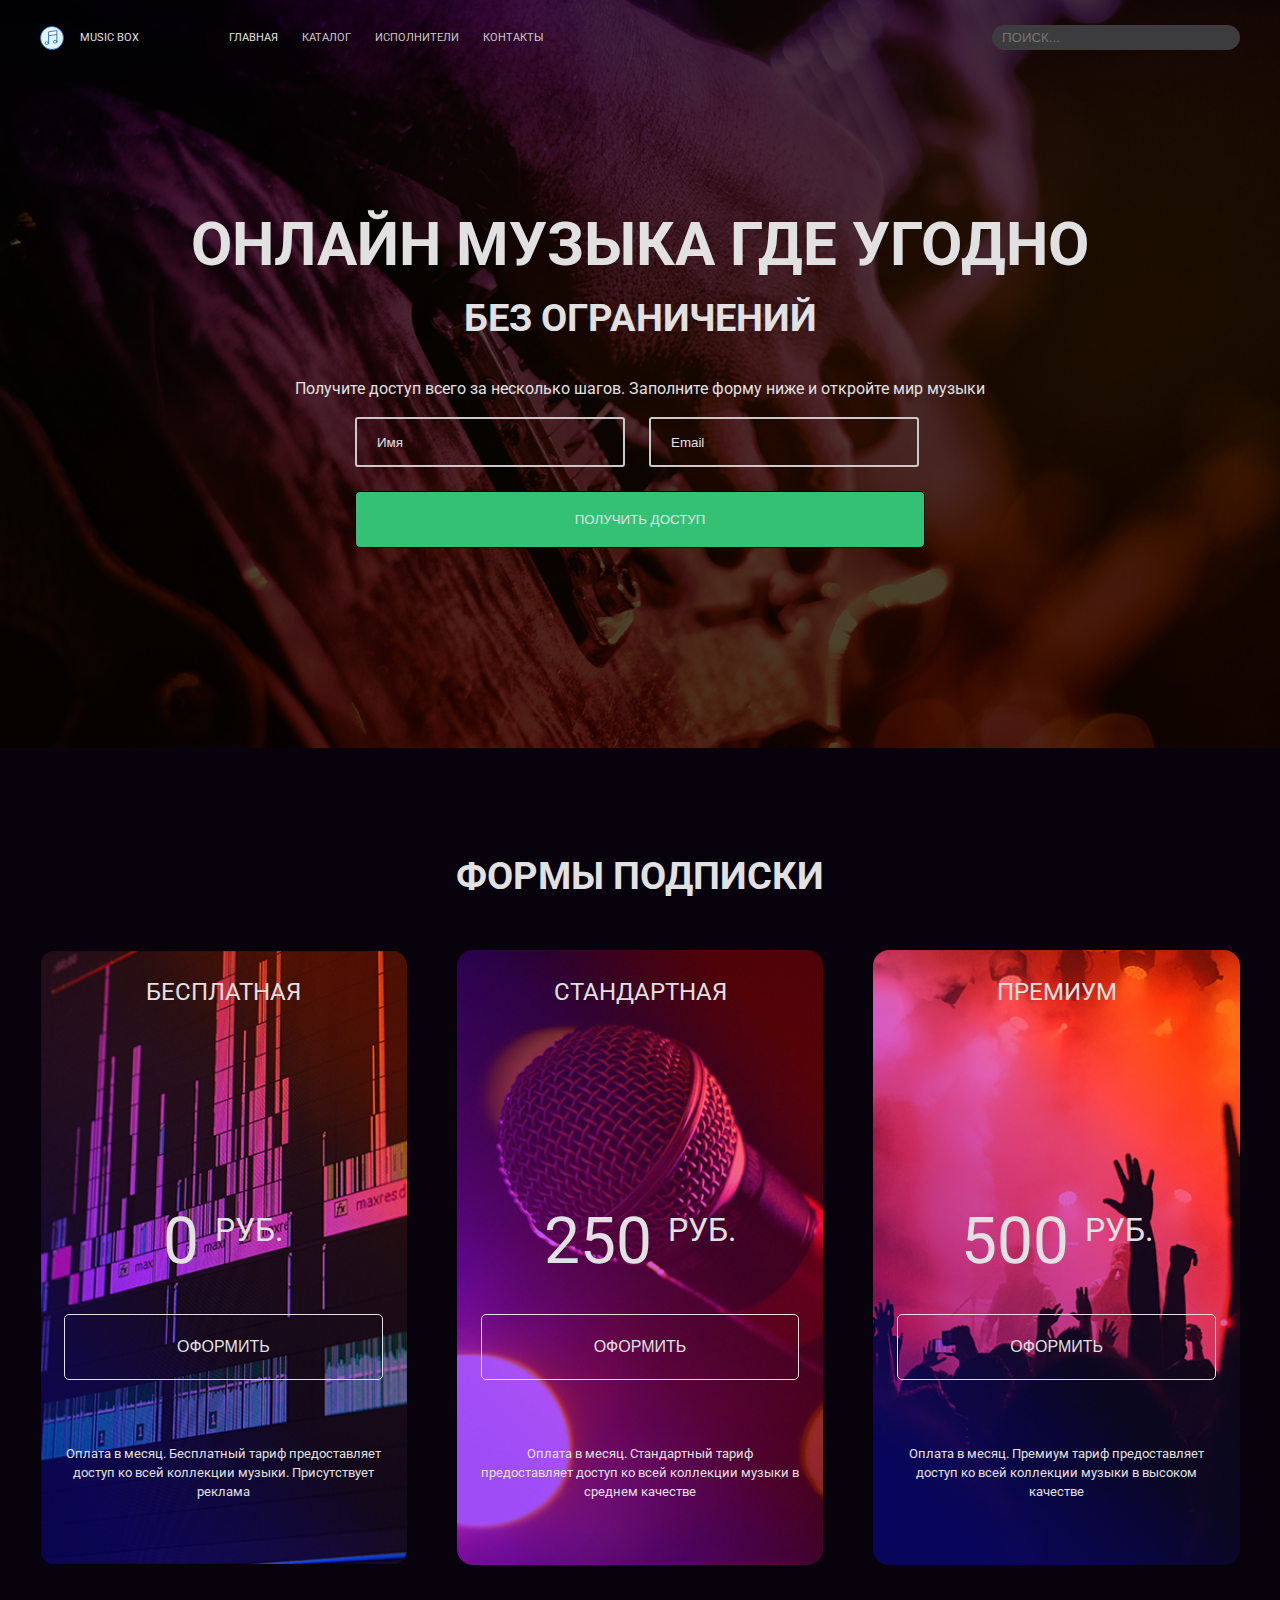
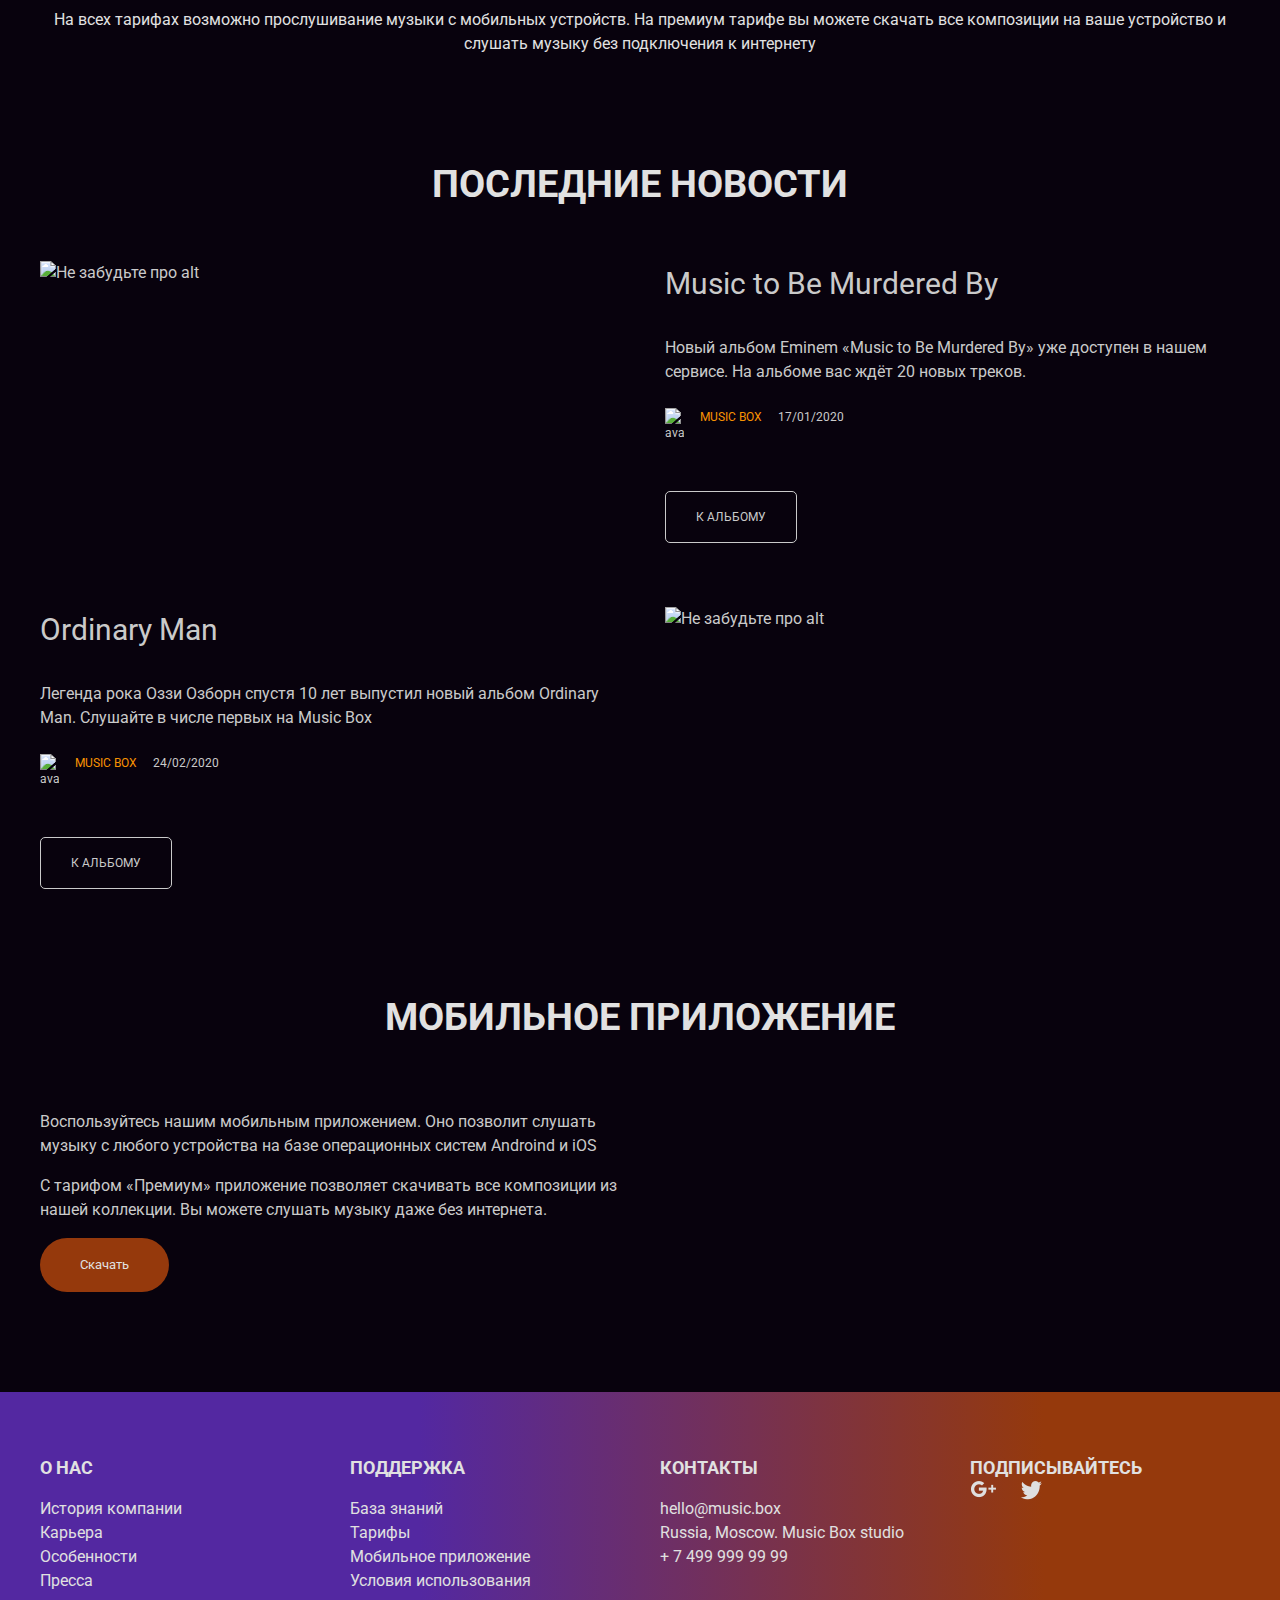
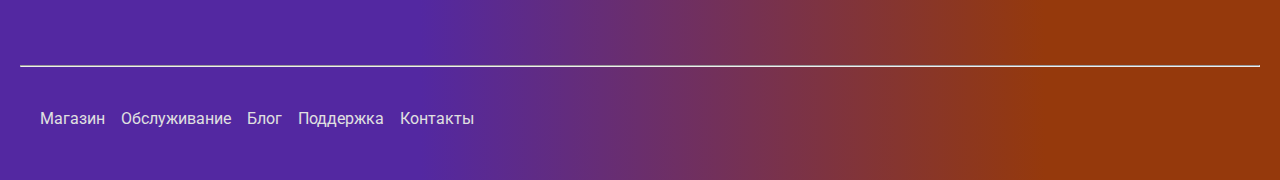
==== src/index.html @ 72b55e35 "refactor" ====
<!DOCTYPE html>
<html lang="en">
<head>
	<meta charset="UTF-8">
	<meta name="viewport" content="width=device-width, initial-scale=1.0">
	<title>Music Box</title>
	<link rel="stylesheet" href="./css/style.css">
</head>
<body>
	<header class="container flex-row-to-column align-center justify-space-between">
		<nav class="flex-row-to-column align-center">
			<div class="logo flex-row mr-90 gap-16">
				<img src="./images/logo (1).svg" alt="logo" class="logo-img">
				<p class="uppercase text-white to-700">Music box</p>
			</div>
			<ul class="header-nav flex-row-to-column gap-3">
				<li class="header-nav-link mr-24 text-white"><a href="#" class="text-decoration-none uppercase text-white to-700">Главная</a></li>
				<li class="header-nav-link mr-24"><a href="#" class="text-decoration-none uppercase to-700">Каталог</a></li>
				<li class="header-nav-link mr-24"><a href="./artist.html" class="text-decoration-none uppercase to-700">Исполнители</a></li>
				<li class="header-nav-link mr-24"><a href="#" class="text-decoration-none uppercase to-700">Контакты</a></li>
			</ul>
		</nav>
		<input type="text" class="header-nav-search bg-dark no-border" placeholder="поиск...">
	</header>
	<main class="pt-200 pb-200">
		<section id="page-description">
			<div class="container main">
				<h1 class="text-center text-white">Онлайн музыка где угодно</h1>
				<h2 class="text-center mb-30 text-white">без ограничений</h2>
				<p class="text-center mb-16 text-white">Получите доступ всего за несколько шагов. Заполните форму ниже и откройте мир музыки</p>
				<form action="" class="registration-form">
					<input type="text" class="registration-input" placeholder="Имя">
					<input type="email" class="registration-input" placeholder="Email">
					<button type="submit" class="btn btn-submit bg-green uppercase text-white">Получить доступ</button>
				</form>
			</div>
		</section>
		
		<!-- <section id="page-description" class="bg-banner">
			<div class="container page-description-inner page-description-inner-main  white text-center">
					<h1 class="m-0 to-upper-case">Онлайн музыка где угодно</h1>
					<h2 class="mb-31 mb-15 mt-0 to-upper-case">без ограничений</h2>
					<p class="m-16">Получите доступ всего за несколько шагов. Заполните форму ниже и откройте мир музыки</p>
					<form class="form-structure" action="#">
							<label class="page-descrip-hidden" for="name">name</label>
							<input class="input input-stl h-50" id="name" type="text" placeholder="Имя" required>
							<label class="page-descrip-hidden" for="email">Email</label>
							<input class="input input-stl h-50 input-main-2" id="email" type="text" placeholder="Email" required>
							<button class="btn btn-style" type="submit">получить доступ</button>
					</form> -->

	</main>

	<section id="page-pricing" class="container pt-100">
		<h2 class="text-white text-center mb-45">Формы подписки</h2>
		<div class="plans mb-43">
			<div class="plan text-white">
				<p class="plan-name text-white uppercase text-center mb-200">Бесплатная</p>
				<div class="plan-price text-center mb-40"><p>0<sup class="uppercase">руб.</sup></p></div>
				<button type='submit' class="btn btn-order uppercase text-white bg-transparent mb-64">ОФОРМИТЬ</button>
				<p class="plan-description text-center text-white mb-64">Оплата в месяц. Бесплатный тариф предоставляет доступ ко всей коллекции музыки. Присутствует реклама</p>
			</div>
			<div class="plan text-white">
				<p class="plan-name text-white uppercase text-center mb-200">Стандартная</p>
				<div class="plan-price text-center mb-40"><p>250<sup class="uppercase">руб.</sup></p></div>
				<button type='submit' class="btn btn-order uppercase text-white bg-transparent mb-64">ОФОРМИТЬ</button>
				<p class="plan-description text-center text-white mb-64">Оплата в месяц. Стандартный тариф предоставляет доступ ко всей коллекции музыки в среднем качестве</p>
			</div>
			<div class="plan text-white">
				<p class="plan-name text-white uppercase text-center mb-200">Премиум</p>
				<div class="plan-price text-center mb-40"><p>500<sup class="uppercase">руб.</sup></p></div>
				<button type='submit' class="btn btn-order uppercase text-white bg-transparent mb-64">ОФОРМИТЬ</button>
				<p class="plan-description text-center text-white mb-64">Оплата в месяц. Премиум тариф предоставляет доступ ко всей коллекции музыки в высоком качестве</p>
			</div>
		</div>
		<p class="text-center text-white">На всех тарифах возможно прослушивание музыки с мобильных устройств. На премиум тарифе вы можете скачать все композиции на ваше устройство и слушать музыку без подключения к интернету</p>
	</section>

	<section id="page-news" class="container pt-100">
		<h2 class="text-center text-white uppercase mb-48">Последние новости</h2>
		<div class="news">
			<div class="news-item mb-64">
				<img src="https://raw.githubusercontent.com/hexlet-components/projects-css-l2-musicbox/refs/heads/main/images/Music%20to%20Be%20Murdered%20By.png" alt="Не забудьте про alt" class="news-img">
				<div class="news-description">
					<div class="news-body">
						<h3 class="news-header">Music to Be Murdered By</h3>
						<p class="text-dark-gray mb-24">Новый альбом Eminem «Music to Be Murdered By» уже доступен в нашем сервисе. На альбоме вас ждёт 20 новых треков.</p>
					</div>
					<div class="news-footer">
						<div class="news-author flex-row gap-16 mb-48">
							<img src="https://raw.githubusercontent.com/hexlet-components/projects-css-l2-musicbox/refs/heads/main/images/avatar.png" alt="avatar" class="avatar">
							<span class="uppercase text-orange">Music box</span>
							<span>17/01/2020</span>
						</div>
						<a href="#" class="btn btn-to-album text-dark-gray text-decoration-none uppercase">К альбому</a>
					</div>
				</div>
			</div>

			<div class="reverse news-item">
				<img src="https://raw.githubusercontent.com/hexlet-components/projects-css-l2-musicbox/refs/heads/main/images/Ordinary%20Man.png" alt="Не забудьте про alt" class="news-img">
				<div class="news-description">
					<div class="news-body">
						<h3 class="news-header">Ordinary Man</h3>
						<p class="text-dark-gray mb-small mb-24">Легенда рока Оззи Озборн спустя 10 лет выпустил новый альбом Ordinary Man. Слушайте в числе первых на Music Box</p>
					</div>
					<div class="news-footer">
						<div class="news-author flex-row gap-16 mb-48">
							<img src="https://raw.githubusercontent.com/hexlet-components/projects-css-l2-musicbox/refs/heads/main/images/avatar.png" alt="avatar" class="avatar">
							<span class="uppercase text-orange">Music box</span>
							<span>24/02/2020</span>
						</div>
						<a href="#" class="btn btn-to-album text-dark-gray text-decoration-none uppercase">К альбому</a>
					</div>
				</div>
			</div>
		</div>
	</section>

	<section id="page-app" class="container pt-100 mb-100">
		<h2 class="text-white text-center mb-48">Мобильное приложение</h2>
		<div class="app-info reverse">
			<div class="app-banner">
				<img src="https://raw.githubusercontent.com/hexlet-components/projects-css-l2-musicbox/refs/heads/main/images/iphone.png" alt="">
			</div>
			<div class="app-text-block pt-16">
				<p class="mb-16">Воспользуйтесь нашим мобильным приложением. Оно позволит слушать музыку с любого устройства на базе операционных систем Androind и iOS</p>
				<p class="mb-16">С тарифом «Премиум» приложение позволяет скачивать все композиции из нашей коллекции. Вы можете слушать музыку даже без интернета.</p>
				<a href="#" class="btn btn-download bg-red text-decoration-none text-white">Скачать</a>
			</div>
		</div>
	</section>

	<footer class="bg-gradient">
		<div class="container">
			<ul class="footer-nav list-style-none">
				<li class="footer-nav-item">
					<ul class="footer-nav-item-list list-style-none">
						<h2 class="footer-nav-item-list-header uppercase mb-16 text-white">О нас</h2>
						<li><a href="" class="footer-nav-link text-decoration-none">История компании</a></li>
						<li><a href="" class="footer-nav-link text-decoration-none">Карьера</a></li>
						<li><a href="" class="footer-nav-link text-decoration-none">Особенности</a></li>
						<li><a href="" class="footer-nav-link text-decoration-none">Пресса</a></li>
					</ul>
				</li>
				<li class="footer-nav-item">
					<ul class="footer-nav-item-list list-style-none flex-column">
						<h2 class="footer-nav-item-list-header uppercase mb-16 text-white">Поддержка</h2>
						<li><a href="" class="footer-nav-link text-decoration-none">База знаний</a></li>
						<li><a href="" class="footer-nav-link text-decoration-none">Тарифы</a></li>
						<li><a href="" class="footer-nav-link text-decoration-none">Мобильное приложение</a></li>
						<li><a href="" class="footer-nav-link text-decoration-none">Условия использования</a></li>
					</ul>
				</li>
				<li class="footer-nav-item">
					<ul class="footer-nav-item-list list-style-none flex-column">
						<h2 class="footer-nav-item-list-header uppercase mb-16 text-white">Контакты</h2>
						<li><a href="mailto:hello@music.box" class="footer-nav-link text-decoration-none" >hello@music.box</a></li>
						<li><a href="#" class="footer-nav-link text-decoration-none">Russia, Moscow. Music Box studio</a></li>
						<li><a href="tel:+ 7 499 999 99 99" class="footer-nav-link text-decoration-none">+ 7 499 999 99 99</a></li>
					</ul>
				</li>
				<li class="footer-nav-item">
					<ul class="footer-nav-item-list list-style-none flex-column">
						<h2 class="footer-nav-item-list-header uppercase mb-20 text-white">Подписывайтесь</h2>
						<li class="flex-row gap-24">
							<a href="#" class="footer-nav-link"><img src="./images/Google+.png" alt="google+"></a>
							<a href="#" class="footer-nav-link"><img src="./images/Twitter.png" alt="twitter"></a>
						</li>
					</ul>
				</li>
			</ul>
			<hr>
			<ul class="container footer-menu list-style-none">
				<li><a href="#" class="footer-menu-link text-decoration-none">Магазин</a></li>
				<li><a href="#" class="footer-menu-link text-decoration-none">Обслуживание</a></li>
				<li><a href="#" class="footer-menu-link text-decoration-none">Блог</a></li>
				<li><a href="#" class="footer-menu-link text-decoration-none">Поддержка</a></li>
				<li><a href="#" class="footer-menu-link text-decoration-none">Контакты</a></li>
			</ul>
		</div>
	</footer>
</body>
</html>
---- src/css/style.css ----
@import url(../scss/app.css);
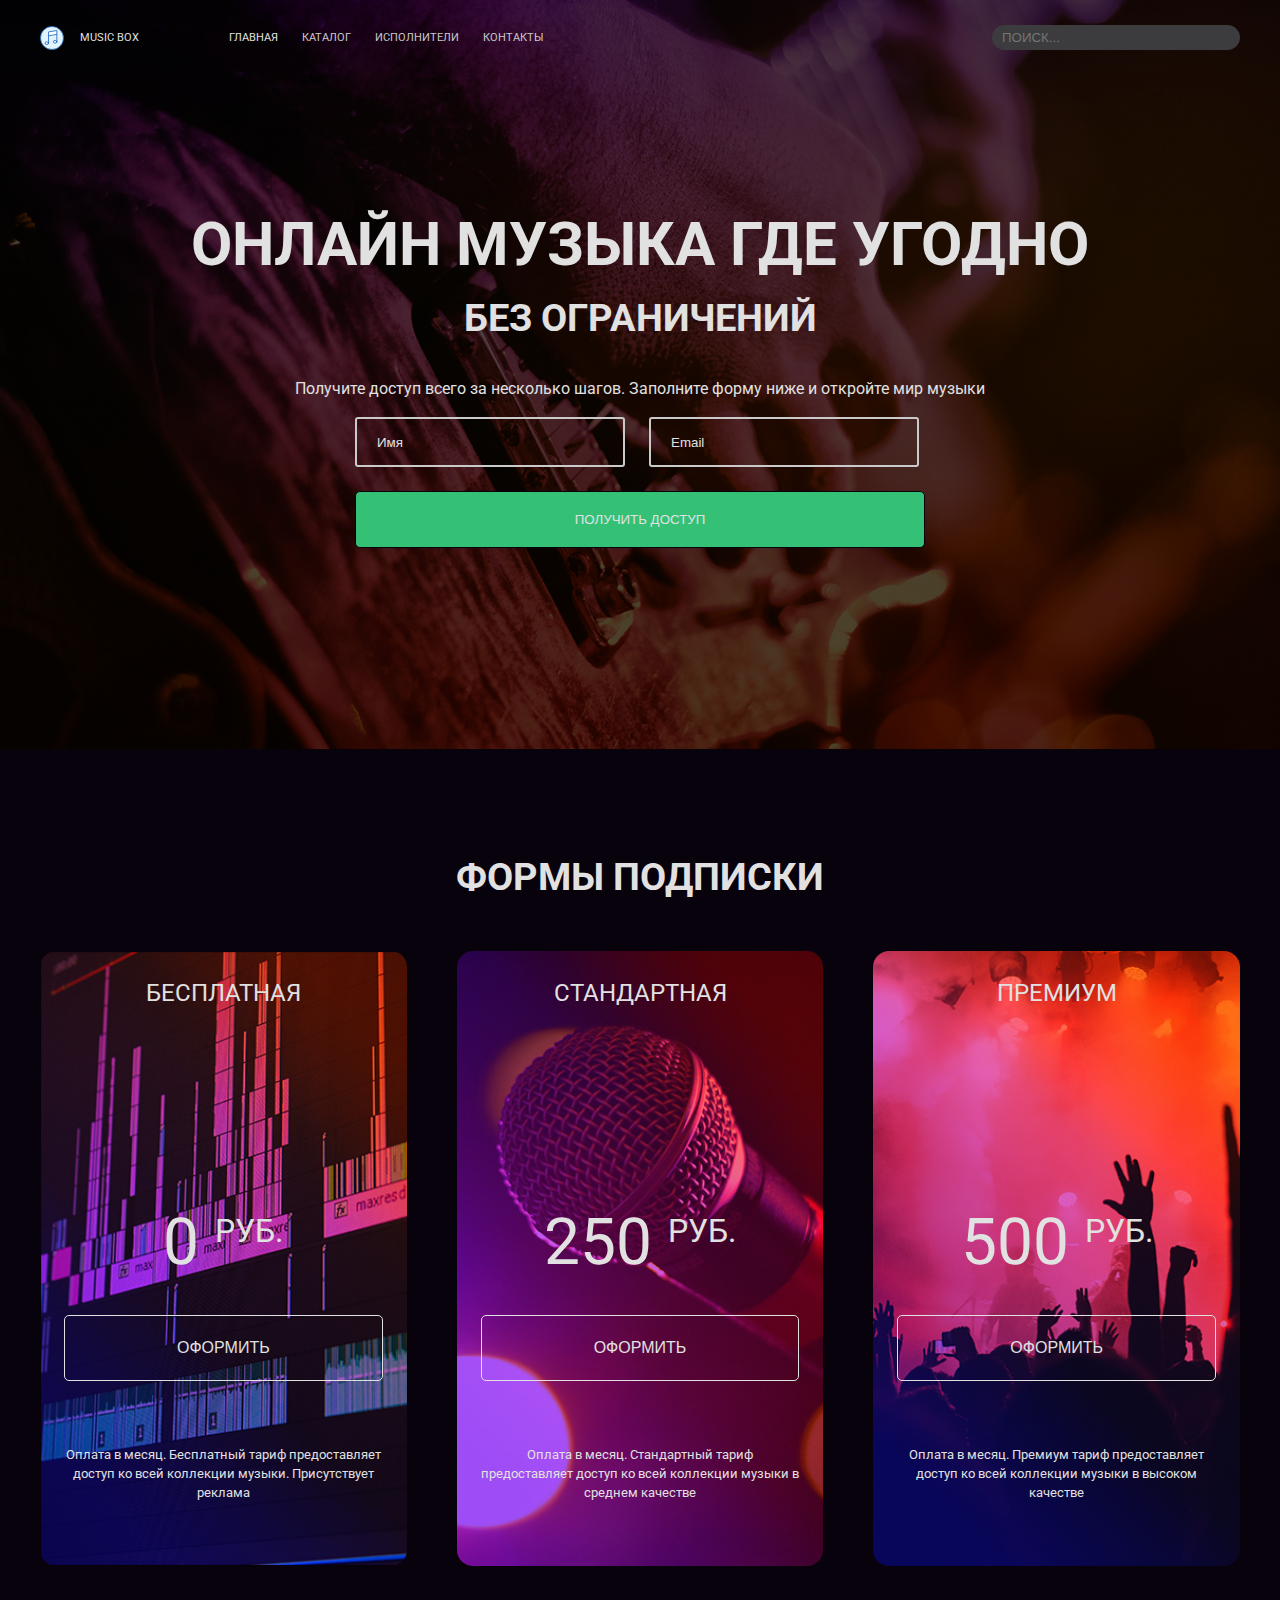
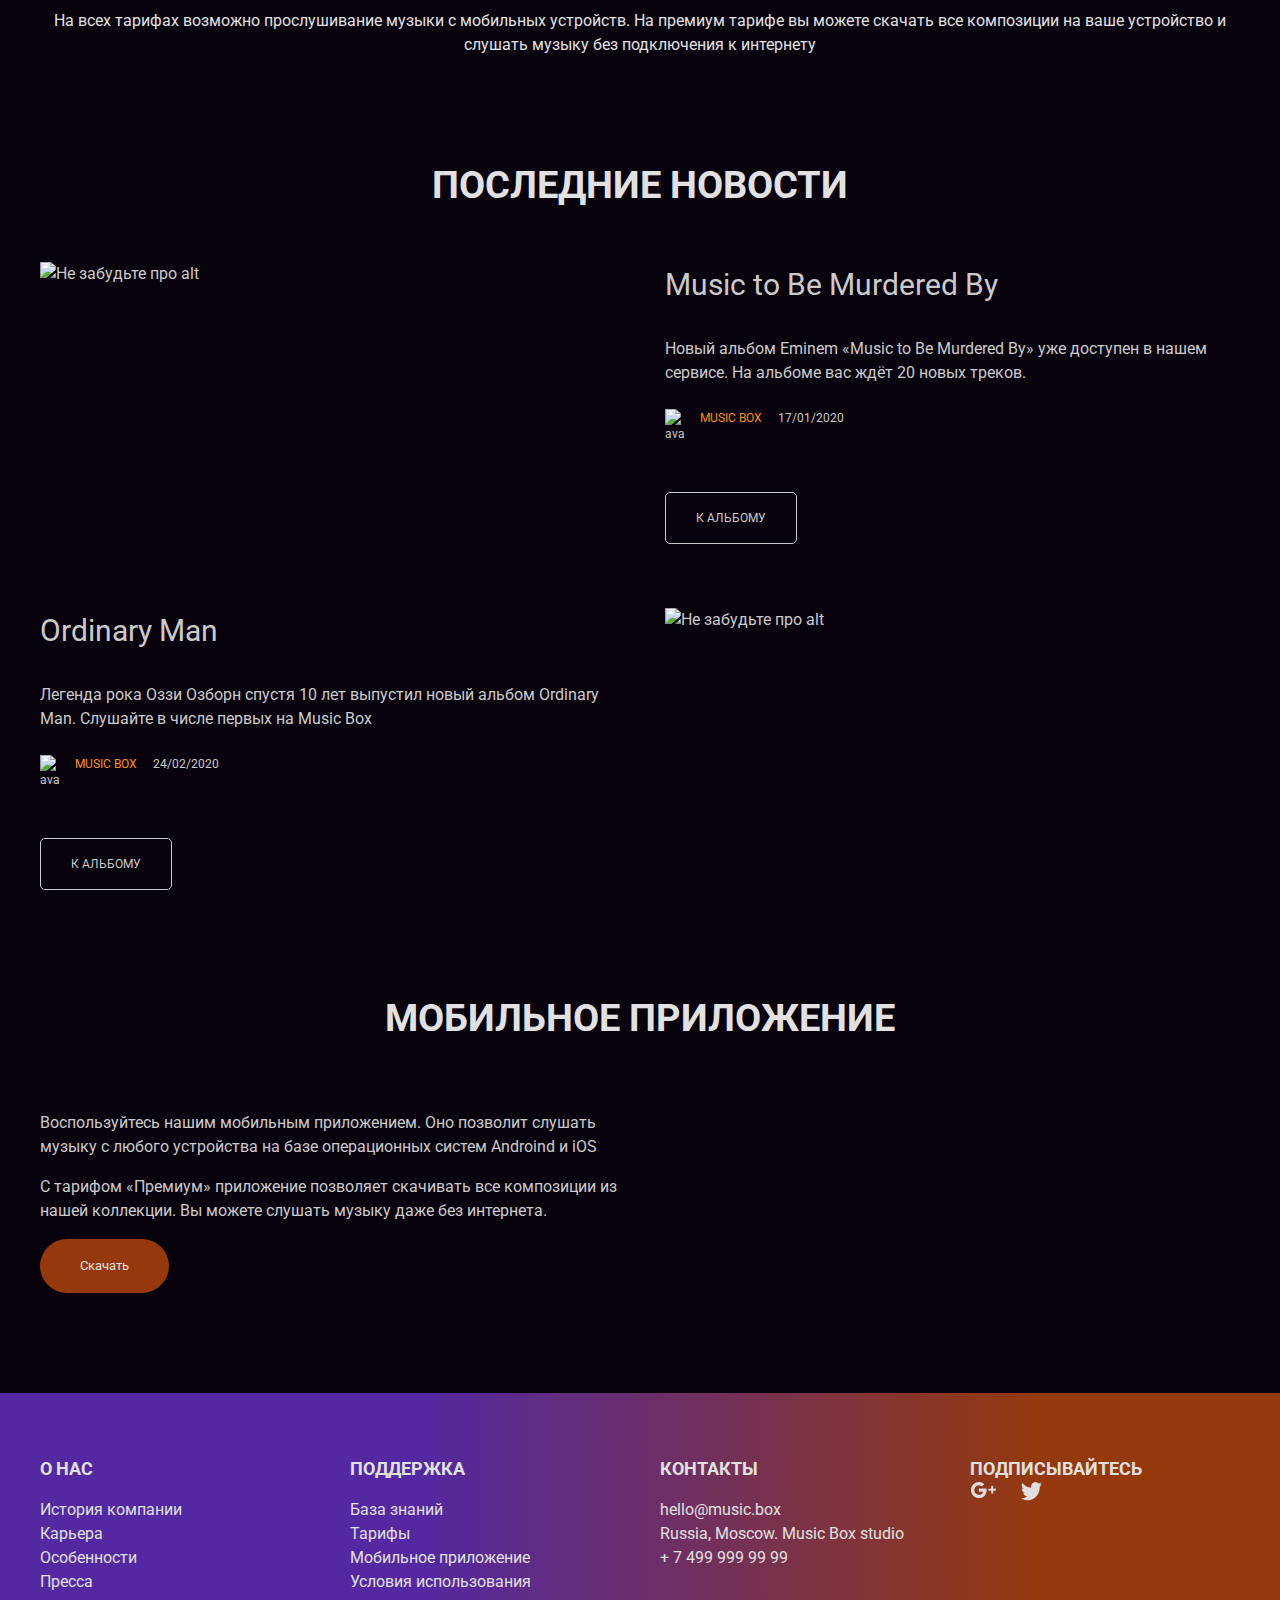
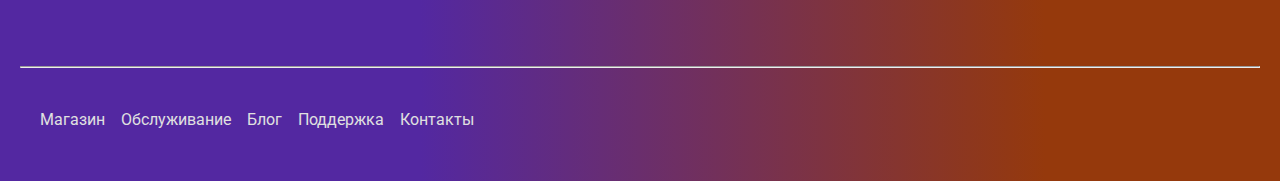
==== commit d0b388f1: "refactor" ====
--- a/src/index.html
+++ b/src/index.html
@@ -22,33 +22,19 @@
 		</nav>
 		<input type="text" class="header-nav-search bg-dark no-border" placeholder="поиск...">
 	</header>
-	<main class="pt-200 pb-200">
-		<section id="page-description">
-			<div class="container main">
+	<main class="bg-banner">
+		<section id="page-description" class="pt-200 pb-200">
+			<div class="container main mobile">
 				<h1 class="text-center text-white">Онлайн музыка где угодно</h1>
 				<h2 class="text-center mb-30 text-white">без ограничений</h2>
 				<p class="text-center mb-16 text-white">Получите доступ всего за несколько шагов. Заполните форму ниже и откройте мир музыки</p>
 				<form action="" class="registration-form">
 					<input type="text" class="registration-input" placeholder="Имя">
 					<input type="email" class="registration-input" placeholder="Email">
-					<button type="submit" class="btn btn-submit bg-green uppercase text-white">Получить доступ</button>
+					<button type="submit" class="btn btn-submit bg-green mb-1 uppercase text-white">Получить доступ</button>
 				</form>
 			</div>
 		</section>
-		
-		<!-- <section id="page-description" class="bg-banner">
-			<div class="container page-description-inner page-description-inner-main  white text-center">
-					<h1 class="m-0 to-upper-case">Онлайн музыка где угодно</h1>
-					<h2 class="mb-31 mb-15 mt-0 to-upper-case">без ограничений</h2>
-					<p class="m-16">Получите доступ всего за несколько шагов. Заполните форму ниже и откройте мир музыки</p>
-					<form class="form-structure" action="#">
-							<label class="page-descrip-hidden" for="name">name</label>
-							<input class="input input-stl h-50" id="name" type="text" placeholder="Имя" required>
-							<label class="page-descrip-hidden" for="email">Email</label>
-							<input class="input input-stl h-50 input-main-2" id="email" type="text" placeholder="Email" required>
-							<button class="btn btn-style" type="submit">получить доступ</button>
-					</form> -->
-
 	</main>
 
 	<section id="page-pricing" class="container pt-100">
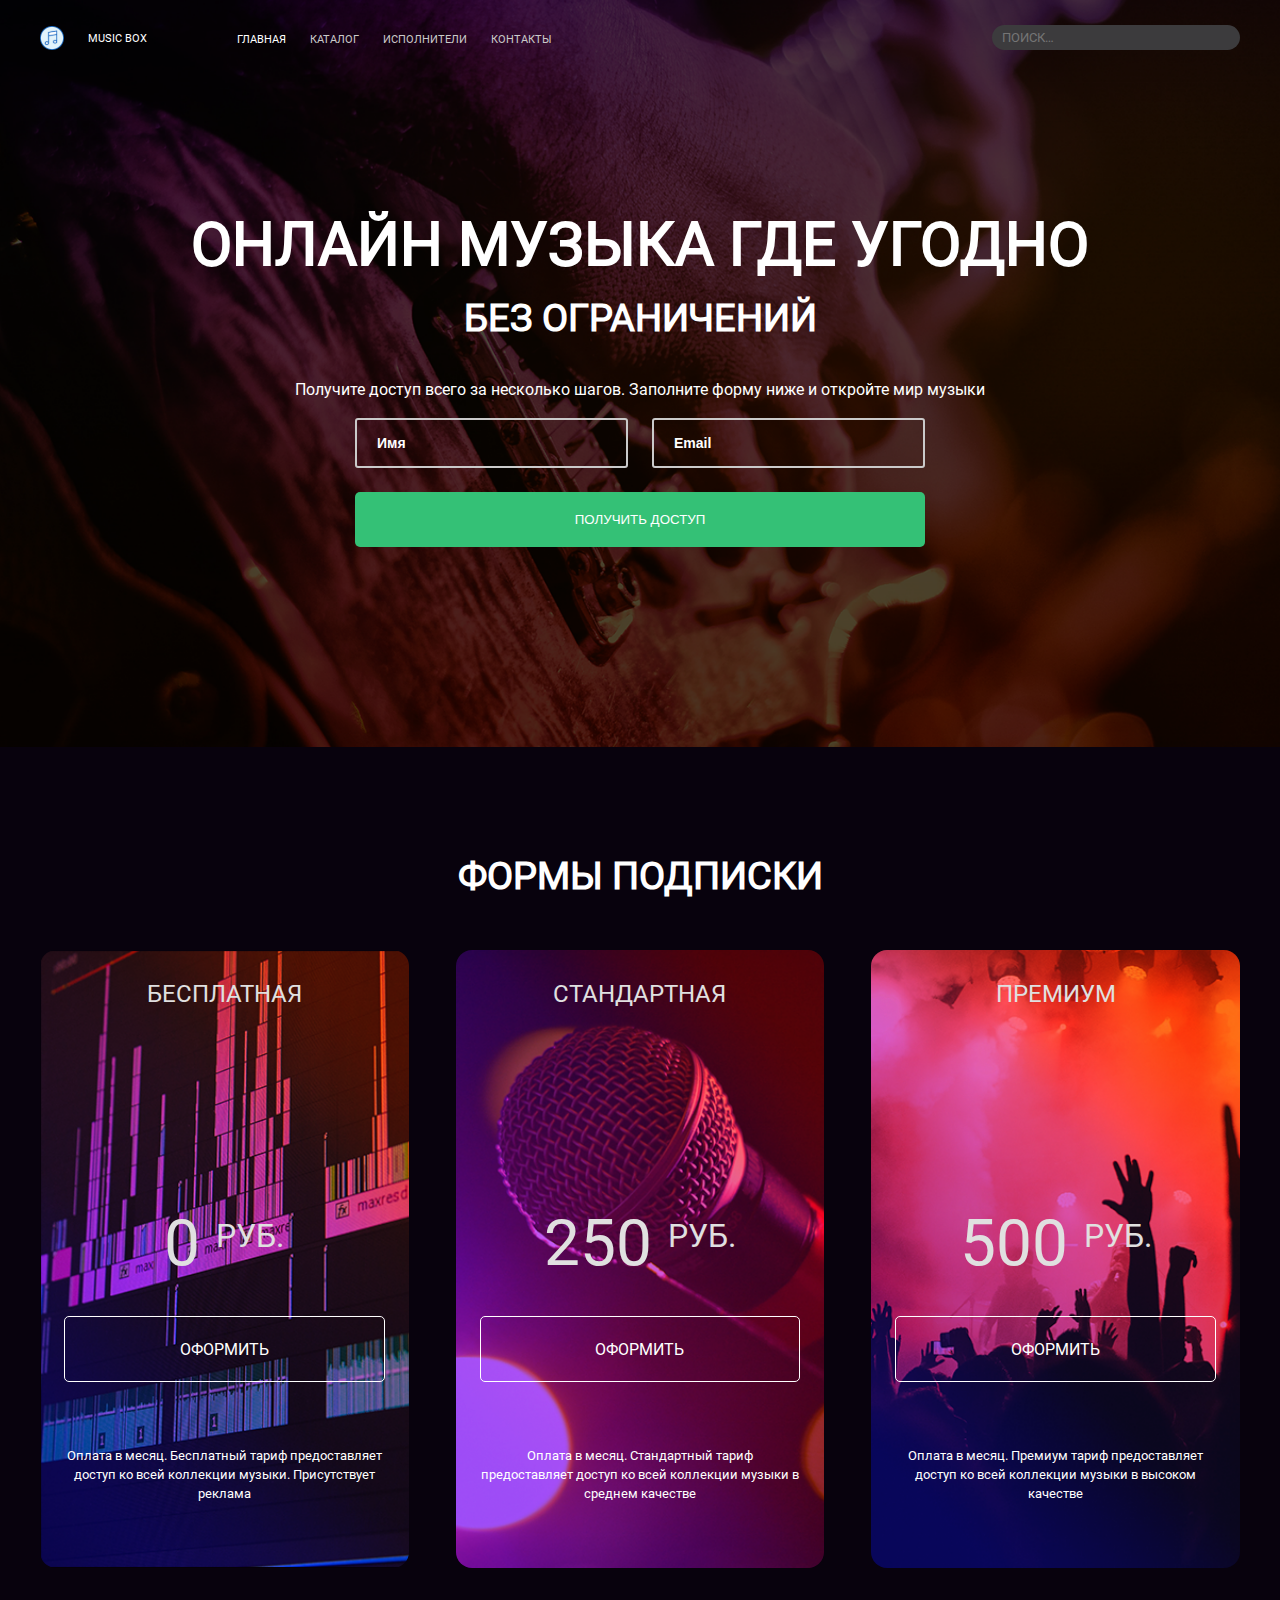
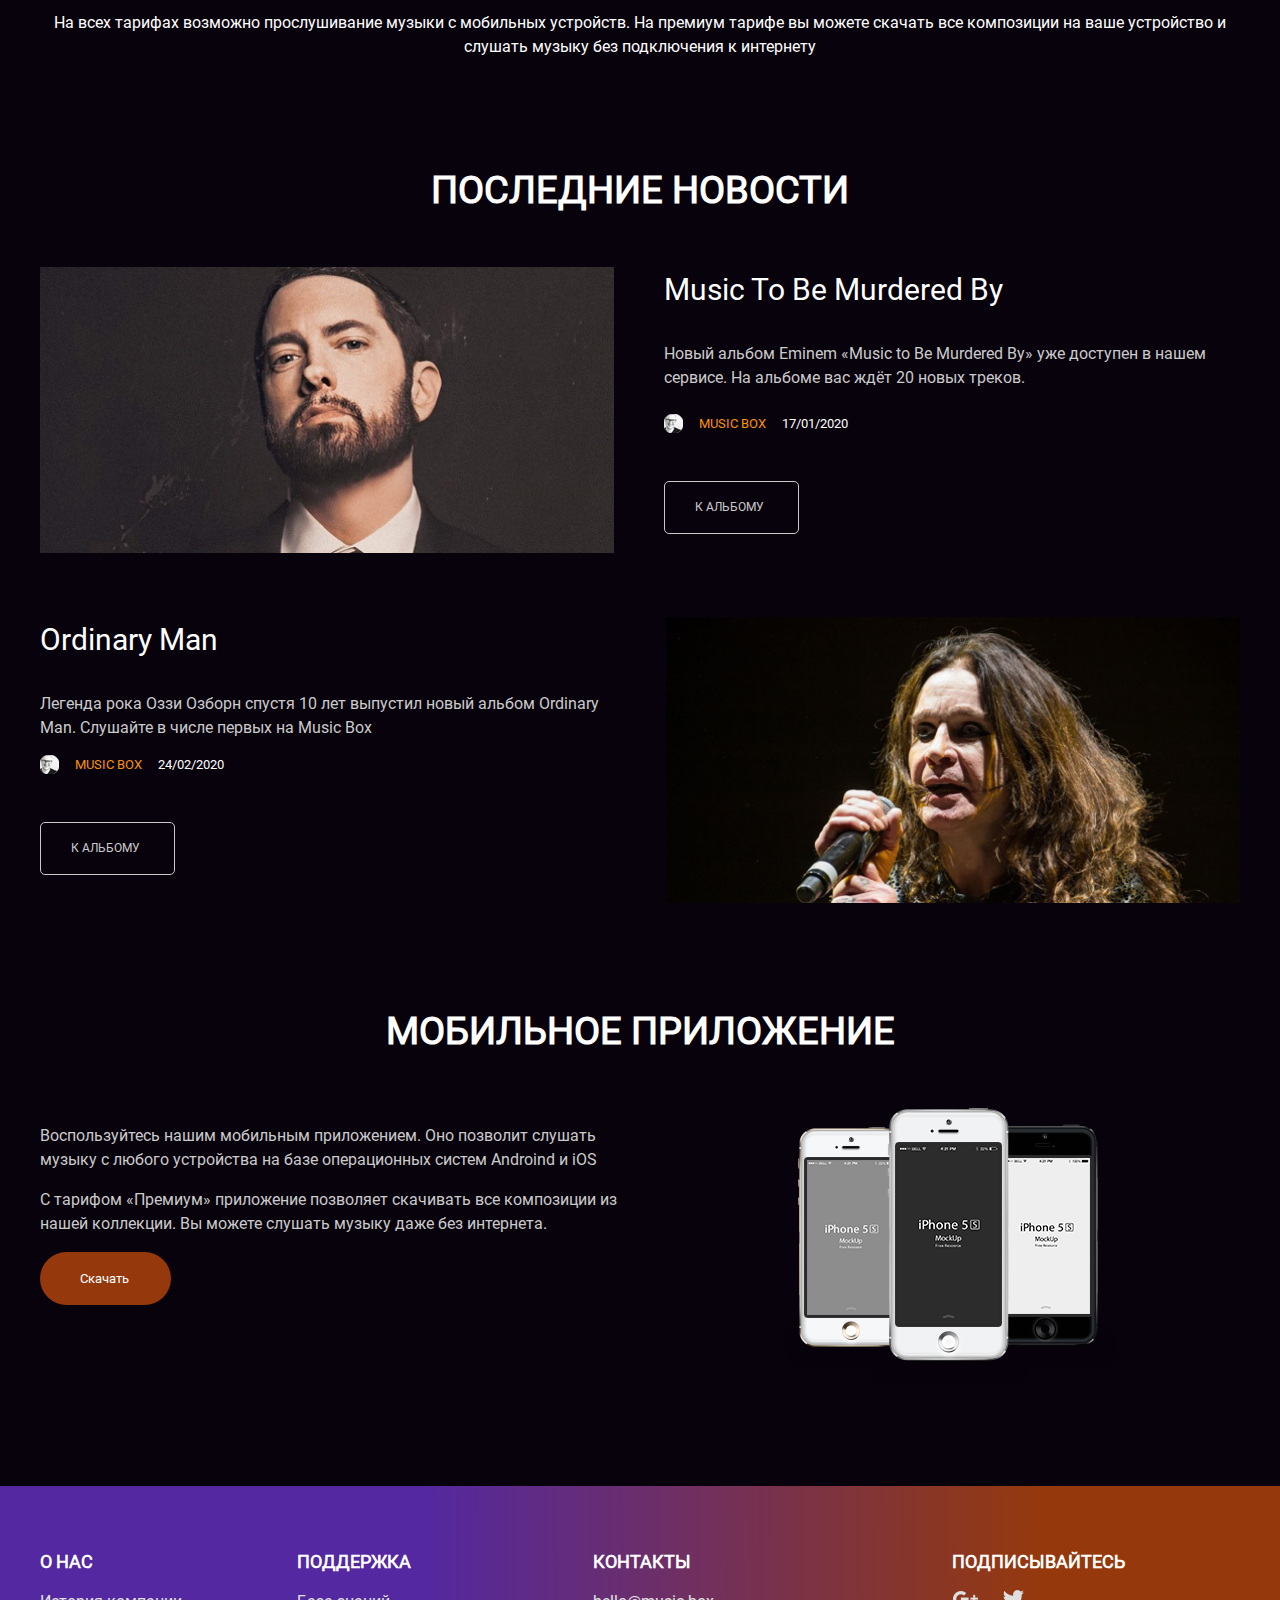
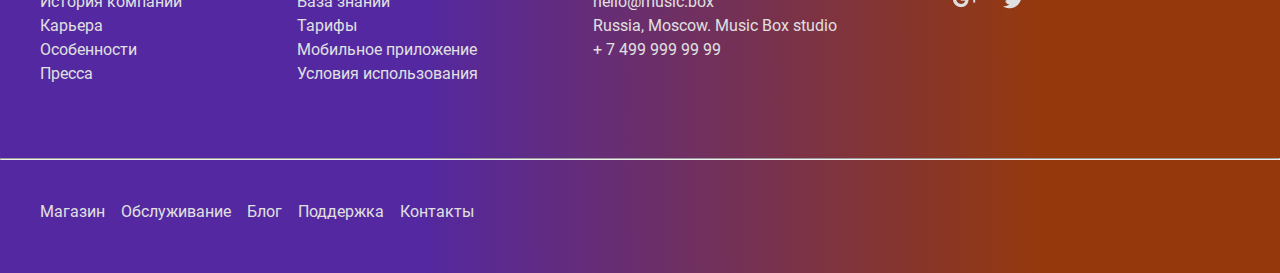
==== commit 44f651b9: "refactor" ====
--- a/src/index.html
+++ b/src/index.html
@@ -1,170 +1,190 @@
 <!DOCTYPE html>
-<html lang="en">
-<head>
-	<meta charset="UTF-8">
-	<meta name="viewport" content="width=device-width, initial-scale=1.0">
-	<title>Music Box</title>
-	<link rel="stylesheet" href="./css/style.css">
-</head>
-<body>
-	<header class="container flex-row-to-column align-center justify-space-between">
-		<nav class="flex-row-to-column align-center">
-			<div class="logo flex-row mr-90 gap-16">
-				<img src="./images/logo (1).svg" alt="logo" class="logo-img">
-				<p class="uppercase text-white to-700">Music box</p>
-			</div>
-			<ul class="header-nav flex-row-to-column gap-3">
-				<li class="header-nav-link mr-24 text-white"><a href="#" class="text-decoration-none uppercase text-white to-700">Главная</a></li>
-				<li class="header-nav-link mr-24"><a href="#" class="text-decoration-none uppercase to-700">Каталог</a></li>
-				<li class="header-nav-link mr-24"><a href="./artist.html" class="text-decoration-none uppercase to-700">Исполнители</a></li>
-				<li class="header-nav-link mr-24"><a href="#" class="text-decoration-none uppercase to-700">Контакты</a></li>
-			</ul>
-		</nav>
-		<input type="text" class="header-nav-search bg-dark no-border" placeholder="поиск...">
-	</header>
-	<main class="bg-banner">
-		<section id="page-description" class="pt-200 pb-200">
-			<div class="container main mobile">
-				<h1 class="text-center text-white">Онлайн музыка где угодно</h1>
-				<h2 class="text-center mb-30 text-white">без ограничений</h2>
-				<p class="text-center mb-16 text-white">Получите доступ всего за несколько шагов. Заполните форму ниже и откройте мир музыки</p>
-				<form action="" class="registration-form">
-					<input type="text" class="registration-input" placeholder="Имя">
-					<input type="email" class="registration-input" placeholder="Email">
-					<button type="submit" class="btn btn-submit bg-green mb-1 uppercase text-white">Получить доступ</button>
-				</form>
-			</div>
-		</section>
-	</main>
-
-	<section id="page-pricing" class="container pt-100">
-		<h2 class="text-white text-center mb-45">Формы подписки</h2>
-		<div class="plans mb-43">
-			<div class="plan text-white">
-				<p class="plan-name text-white uppercase text-center mb-200">Бесплатная</p>
-				<div class="plan-price text-center mb-40"><p>0<sup class="uppercase">руб.</sup></p></div>
-				<button type='submit' class="btn btn-order uppercase text-white bg-transparent mb-64">ОФОРМИТЬ</button>
-				<p class="plan-description text-center text-white mb-64">Оплата в месяц. Бесплатный тариф предоставляет доступ ко всей коллекции музыки. Присутствует реклама</p>
-			</div>
-			<div class="plan text-white">
-				<p class="plan-name text-white uppercase text-center mb-200">Стандартная</p>
-				<div class="plan-price text-center mb-40"><p>250<sup class="uppercase">руб.</sup></p></div>
-				<button type='submit' class="btn btn-order uppercase text-white bg-transparent mb-64">ОФОРМИТЬ</button>
-				<p class="plan-description text-center text-white mb-64">Оплата в месяц. Стандартный тариф предоставляет доступ ко всей коллекции музыки в среднем качестве</p>
-			</div>
-			<div class="plan text-white">
-				<p class="plan-name text-white uppercase text-center mb-200">Премиум</p>
-				<div class="plan-price text-center mb-40"><p>500<sup class="uppercase">руб.</sup></p></div>
-				<button type='submit' class="btn btn-order uppercase text-white bg-transparent mb-64">ОФОРМИТЬ</button>
-				<p class="plan-description text-center text-white mb-64">Оплата в месяц. Премиум тариф предоставляет доступ ко всей коллекции музыки в высоком качестве</p>
-			</div>
-		</div>
-		<p class="text-center text-white">На всех тарифах возможно прослушивание музыки с мобильных устройств. На премиум тарифе вы можете скачать все композиции на ваше устройство и слушать музыку без подключения к интернету</p>
-	</section>
-
-	<section id="page-news" class="container pt-100">
-		<h2 class="text-center text-white uppercase mb-48">Последние новости</h2>
-		<div class="news">
-			<div class="news-item mb-64">
-				<img src="https://raw.githubusercontent.com/hexlet-components/projects-css-l2-musicbox/refs/heads/main/images/Music%20to%20Be%20Murdered%20By.png" alt="Не забудьте про alt" class="news-img">
-				<div class="news-description">
-					<div class="news-body">
-						<h3 class="news-header">Music to Be Murdered By</h3>
-						<p class="text-dark-gray mb-24">Новый альбом Eminem «Music to Be Murdered By» уже доступен в нашем сервисе. На альбоме вас ждёт 20 новых треков.</p>
-					</div>
-					<div class="news-footer">
-						<div class="news-author flex-row gap-16 mb-48">
-							<img src="https://raw.githubusercontent.com/hexlet-components/projects-css-l2-musicbox/refs/heads/main/images/avatar.png" alt="avatar" class="avatar">
-							<span class="uppercase text-orange">Music box</span>
-							<span>17/01/2020</span>
-						</div>
-						<a href="#" class="btn btn-to-album text-dark-gray text-decoration-none uppercase">К альбому</a>
-					</div>
-				</div>
-			</div>
-
-			<div class="reverse news-item">
-				<img src="https://raw.githubusercontent.com/hexlet-components/projects-css-l2-musicbox/refs/heads/main/images/Ordinary%20Man.png" alt="Не забудьте про alt" class="news-img">
-				<div class="news-description">
-					<div class="news-body">
-						<h3 class="news-header">Ordinary Man</h3>
-						<p class="text-dark-gray mb-small mb-24">Легенда рока Оззи Озборн спустя 10 лет выпустил новый альбом Ordinary Man. Слушайте в числе первых на Music Box</p>
-					</div>
-					<div class="news-footer">
-						<div class="news-author flex-row gap-16 mb-48">
-							<img src="https://raw.githubusercontent.com/hexlet-components/projects-css-l2-musicbox/refs/heads/main/images/avatar.png" alt="avatar" class="avatar">
-							<span class="uppercase text-orange">Music box</span>
-							<span>24/02/2020</span>
-						</div>
-						<a href="#" class="btn btn-to-album text-dark-gray text-decoration-none uppercase">К альбому</a>
-					</div>
-				</div>
-			</div>
-		</div>
-	</section>
-
-	<section id="page-app" class="container pt-100 mb-100">
-		<h2 class="text-white text-center mb-48">Мобильное приложение</h2>
-		<div class="app-info reverse">
-			<div class="app-banner">
-				<img src="https://raw.githubusercontent.com/hexlet-components/projects-css-l2-musicbox/refs/heads/main/images/iphone.png" alt="">
-			</div>
-			<div class="app-text-block pt-16">
-				<p class="mb-16">Воспользуйтесь нашим мобильным приложением. Оно позволит слушать музыку с любого устройства на базе операционных систем Androind и iOS</p>
-				<p class="mb-16">С тарифом «Премиум» приложение позволяет скачивать все композиции из нашей коллекции. Вы можете слушать музыку даже без интернета.</p>
-				<a href="#" class="btn btn-download bg-red text-decoration-none text-white">Скачать</a>
-			</div>
-		</div>
-	</section>
-
-	<footer class="bg-gradient">
-		<div class="container">
-			<ul class="footer-nav list-style-none">
-				<li class="footer-nav-item">
-					<ul class="footer-nav-item-list list-style-none">
-						<h2 class="footer-nav-item-list-header uppercase mb-16 text-white">О нас</h2>
-						<li><a href="" class="footer-nav-link text-decoration-none">История компании</a></li>
-						<li><a href="" class="footer-nav-link text-decoration-none">Карьера</a></li>
-						<li><a href="" class="footer-nav-link text-decoration-none">Особенности</a></li>
-						<li><a href="" class="footer-nav-link text-decoration-none">Пресса</a></li>
-					</ul>
-				</li>
-				<li class="footer-nav-item">
-					<ul class="footer-nav-item-list list-style-none flex-column">
-						<h2 class="footer-nav-item-list-header uppercase mb-16 text-white">Поддержка</h2>
-						<li><a href="" class="footer-nav-link text-decoration-none">База знаний</a></li>
-						<li><a href="" class="footer-nav-link text-decoration-none">Тарифы</a></li>
-						<li><a href="" class="footer-nav-link text-decoration-none">Мобильное приложение</a></li>
-						<li><a href="" class="footer-nav-link text-decoration-none">Условия использования</a></li>
-					</ul>
-				</li>
-				<li class="footer-nav-item">
-					<ul class="footer-nav-item-list list-style-none flex-column">
-						<h2 class="footer-nav-item-list-header uppercase mb-16 text-white">Контакты</h2>
-						<li><a href="mailto:hello@music.box" class="footer-nav-link text-decoration-none" >hello@music.box</a></li>
-						<li><a href="#" class="footer-nav-link text-decoration-none">Russia, Moscow. Music Box studio</a></li>
-						<li><a href="tel:+ 7 499 999 99 99" class="footer-nav-link text-decoration-none">+ 7 499 999 99 99</a></li>
-					</ul>
-				</li>
-				<li class="footer-nav-item">
-					<ul class="footer-nav-item-list list-style-none flex-column">
-						<h2 class="footer-nav-item-list-header uppercase mb-20 text-white">Подписывайтесь</h2>
-						<li class="flex-row gap-24">
-							<a href="#" class="footer-nav-link"><img src="./images/Google+.png" alt="google+"></a>
-							<a href="#" class="footer-nav-link"><img src="./images/Twitter.png" alt="twitter"></a>
-						</li>
-					</ul>
-				</li>
-			</ul>
-			<hr>
-			<ul class="container footer-menu list-style-none">
-				<li><a href="#" class="footer-menu-link text-decoration-none">Магазин</a></li>
-				<li><a href="#" class="footer-menu-link text-decoration-none">Обслуживание</a></li>
-				<li><a href="#" class="footer-menu-link text-decoration-none">Блог</a></li>
-				<li><a href="#" class="footer-menu-link text-decoration-none">Поддержка</a></li>
-				<li><a href="#" class="footer-menu-link text-decoration-none">Контакты</a></li>
-			</ul>
-		</div>
-	</footer>
-</body>
-</html>+<html lang="ru">
+    <head>
+        <meta charset="UTF-8">
+        <meta http-equiv="X-UA-Compatible" content="ie=edge">
+        <meta name="viewport" content="width=device-width, initial-scale=1.0">
+        <meta http-equiv="X-UA-Compatible" content="ie=edge">
+        <title>Портал "Music Box" (Zakir Khunkaev)</title>
+        <link rel="icon" href="./images/logo.svg" type="image/svg+xml">
+        <link rel="stylesheet" href="./css/style.css">
+    </head>
+    <body>
+        <header class="header header-inner container ">
+            <nav class="menu">
+                <a class="logo text-decor-none" href="#">
+                    <img src="./images/logo-1.svg" alt="logo-music-box">
+                    <span class="w-59 h-13">Music Box</span>
+                </a>
+                <ul class="menu-list menu-list-main m-0 p-0 list-style-none">
+                    <li class="to-700">
+                        <a class="menu-list-link color-mod-gray text-decor-none" href="#">главная</a>
+                    </li>
+                    <li class="to-700">
+                        <a class="menu-list-link dark-gray text-decor-none" href="#" >каталог</a>
+                    </li>
+                    <li class="to-700">
+                        <a class="menu-list-link dark-gray color-mod-white text-decor-none" href="./artist.html">исполнители</a>
+                    </li>
+                    <li class="to-700">
+                        <a class="menu-list-link dark-gray text-decor-none" href="#">контакты</a>
+                    </li>
+                </ul>
+            </nav>
+            <input class="input-header input-style" type="search" placeholder="ПОИСК&hellip;">
+        </header>
+        <main>
+            <section id="page-description" class="bg-banner">
+                <div class="container page-description-inner page-description-inner-main pt-200 pb-200 white text-align-center">
+                    <h1 class="m-0 to-upper-case">Онлайн музыка где угодно</h1>
+                    <h2 class="mb-31 mb-15 mt-0 to-upper-case">без ограничений</h2>
+                    <p class="m-16">Получите доступ всего за несколько шагов. Заполните форму ниже и откройте мир музыки</p>
+                    <form class="form-structure" action="#">
+                        <label class="page-descrip-hidden" for="name">name</label>
+                        <input class="input input-stl h-50" id="name" type="text" placeholder="Имя" required>
+                        <label class="page-descrip-hidden" for="email">Email</label>
+                        <input class="input input-stl h-50 input-main-2" id="email" type="text" placeholder="Email" required>
+                        <button class="btn btn-style" type="submit">получить доступ</button>
+                    </form>
+                </div>
+            </section>
+            <section>
+                <div class="container" id="page-pricing">
+                    <h2 class="page-pricing-h2 text-align-center m-0 to-upper-case">формы подписки</h2>
+                    <ul class="page-pricing-inner text-align-center white mt-0 pl-0 list-style-none">
+                        <li class="pricing-item bg-sub-1">
+                            <h3 class="m-0 to-upper-case">бесплатная</h3>
+                            <div class="pricing-value">
+                                <p class="m-0">0</p>
+                                <sup>руб.</sup>
+                            </div>
+                            <a class="btn btn-border-style fs-16 text-decor-none white" href="#">Оформить</a>
+                            <p class="pricing-footer pricing-footer-style">Оплата в месяц. Бесплатный тариф предоставляет доступ ко всей коллекции музыки. Присутствует реклама</p>
+                        </li>
+                        <li class="pricing-item bg-sub-2">
+                            <h3 class="m-0 to-upper-case">стандартная</h3>
+                            <div class="pricing-value">
+                                <p class="m-0">250</p>
+                                <sup>руб.</sup>
+                            </div>
+                            <a class="btn btn-border-style fs-16 text-decor-none white" href="#">Оформить</a>
+                            <p class="pricing-footer pricing-footer-style">Оплата в месяц. Стандартный тариф предоставляет доступ ко всей коллекции музыки в среднем качестве</p>
+                        </li>
+                        <li class="pricing-item bg-sub-3">
+                            <h3 class="m-0 to-upper-case">премиум</h3>
+                            <div class="pricing-value">
+                                <p class="m-0">500</p>
+                                <sup>руб.</sup>
+                            </div>
+                            <a class="btn btn-border-style fs-16 text-decor-none white" href="#">Оформить</a>
+                            <p class="pricing-footer pricing-footer-style">Оплата в месяц. Премиум тариф предоставляет доступ ко всей коллекции музыки в высоком качестве</p>
+                        </li>
+                    </ul>
+                    <p class="text-align-center white pb-3 m-0">
+                        На всех тарифах возможно прослушивание музыки с мобильных устройств. На премиум тарифе вы можете скачать все композиции на ваше устройство и слушать музыку без подключения к интернету
+                    </p>            
+                </div>
+            </section>
+            <section>
+                <div class="page-news-inner container white" id="page-news">
+                    <h2 class="page-news-h2 text-align-center m-0 to-upper-case">последние новости</h2>
+                    <div class="page-news-wrapper">
+                        <div class="news-item">
+                            <img class="news-item-img" width="575" height="286" src="./images/Music-to-Be-Murdered-By.png" alt="Eminem face photo">
+                            <div>
+                                <h3 class="news-header-h3 m-0">Music To Be Murdered By</h3>
+                                <p class="dark-gray m-0">Новый альбом Eminem «Music to Be Murdered By» 
+                                уже доступен в нашем сервисе. На альбоме вас ждёт 20 новых 
+                                треков.</p>
+                                <div class="news-author">
+                                    <img src="./images/avatar.png" alt="avatar">
+                                        <span class="orange fs-12 lh-150">music box</span><span class="fs-12 lh-150">17/01/2020</span>
+                                </div>
+                                <a class="btn btn-page-news fs-12-0 mb-64 dark-gray text-decor-none" href="#">К альбому</a>
+                            </div>
+                        </div>
+                        <div class="news-item space-between align-items reverse"> 
+                            <div>
+                                <h3 class="news-header-h3 pt-64 pt-50 pb-16 m-0">Ordinary Man</h3>
+                                <p class="dark-gray m-0">Легенда рока Оззи Озборн спустя 10 лет выпустил новый альбом Ordinary Man. 
+                                    Слушайте в числе первых на Music Box</p>
+                                    <div class="news-author pt-15">
+                                        <img src="./images/avatar.png" alt="avatar">
+                                        <span class="orange fs-12 lh-150">music box</span><span class="fs-12 lh-150">24/02/2020</span>
+                                    </div>
+                                    <a class="btn btn-page-news fs-12-0 mb-size dark-gray text-decor-none" href="#">К альбому</a>
+                            </div>
+                            <img class="news-item-img" width="576" height="286" src="./images/Ordinary-Man.png" alt="Ordinary Man">
+                        </div> 
+                    </div>
+                </div>
+            </section>
+            <section>
+                <div class="container pt-100 mb-100" id="page-app">
+                    <h2 class="pb-48 text-align-center m-0 to-upper-case">мобильное приложение</h2>
+                    <div class="page-app-inner ">
+                        <div class="page-app-text">
+                            <p class="m-t-b-16">Воспользуйтесь нашим мобильным приложением. Оно позволит слушать музыку
+                                с любого устройства на базе операционных систем Androind и iOS
+                            </p>                        
+                            <p class="m-t-b-16">С тарифом «Премиум» приложение позволяет скачивать все композиции
+                                из нашей коллекции. Вы можете слушать музыку даже без интернета.
+                            </p>
+                            <a class="btn page-app-link page-app-link-style text-transform-none text-decor-none white" href="#">Скачать</a>
+                        </div>
+                        <div class="page-app-img">
+                            <img src="./images/iphone.png" alt="iPhone img">
+                        </div>
+                    </div>
+                </div>
+            </section>
+        </main>
+        <footer class="bg-gradient ">
+            <div class="container">
+                <div class="footer-inner">
+                    <div class="footer-col mobile-p-0">
+                        <h2 class="mt-0 to-upper-case">о нас</h2>
+                        <ul class="p-0 m-0 list-style-none">
+                            <li><a class="text-decor-none gray" href="#no_scroll">История компании</a></li>
+                            <li><a class="text-decor-none gray" href="#no_scroll">Карьера</a></li>
+                            <li><a class="text-decor-none gray" href="#no_scroll">Особенности</a></li>
+                            <li><a class="text-decor-none gray" href="#no_scroll">Пресса</a></li>
+                        </ul>                  
+                    </div>
+                    <div class="footer-col mobile-p-0">
+                        <h2 class="mt-0 to-upper-case">поддержка</h2>
+                        <ul class="p-0 m-0 list-style-none">
+                            <li><a class="text-decor-none gray" href="#no_scroll">База знаний</a></li>
+                            <li><a class="text-decor-none gray" href="#no_scroll">Тарифы</a></li>
+                            <li><a class="text-decor-none gray" href="#no_scroll">Мобильное приложение</a></li>
+                            <li><a class="text-decor-none gray" href="#no_scroll">Условия использования</a></li>
+                        </ul>
+                    </div>
+                    <div class="footer-col mobile-p-0">
+                        <h2 class="mt-0 to-upper-case">контакты</h2>
+                        <ul class="p-0 m-0 list-style-none">
+                            <li><a class="text-decor-none gray" href="mailto:hello@music.box">hello@music.box</a></li>
+                            <li>Russia, Moscow. Music Box studio</li>
+                            <li><a class="text-decor-none gray" href="tel:+74999999999">+ 7 499 999 99 99</a></li>
+                        </ul>
+                    </div>
+                    <div class="footer-col mobile-p-0">
+                        <h2 class="mt-0 mb-19 to-upper-case">Подписывайтесь</h2>
+                        <ul class="p-0 m-0 list-style-none logo">
+                            <li><a class="text-decor-none gray" href="#"><img src="./images/Google+.png" alt="Googe logo"></a></li>
+                            <li><a class="text-decor-none gray" href="#"><img src="./images/Twitter.png" alt="Twitter logo"></a></li>
+                        </ul>
+                    </div>
+                </div>
+            </div>
+                <hr class="m-0">
+                <div class="container gray footer-end">
+                    <a class="text-decor-none gray" href="#">Магазин</a>
+                    <a class="text-decor-none gray" href="#">Обслуживание</a>
+                    <a class="text-decor-none gray" href="#">Блог</a>
+                    <a class="text-decor-none gray" href="#">Поддержка</a>
+                    <a class="text-decor-none gray" href="#">Контакты</a>
+                </div>
+        </footer>
+    </body>
+</html>
--- a/src/css/style.css
+++ b/src/css/style.css
@@ -1 +1,827 @@
-@import url(../scss/app.css);+@font-face {
+  font-family: Roboto;
+  font-weight: 400;
+  src: url("../fonts/Roboto-Regular.woff");
+}
+@font-face {
+  font-family: Roboto-Bold;
+  font-weight: 700;
+  src: url("../fonts/Roboto-Bold.woff");
+}
+html {
+  box-sizing: border-box;
+}
+
+* {
+  box-sizing: inherit;
+}
+
+ul li {
+  color: #e0e0e0;
+}
+
+.container {
+  max-width: 1240px;
+  margin: 0 auto;
+  padding: 0 20px;
+}
+
+body {
+  font-size: 16px;
+  font-weight: 400;
+  font-family: Roboto, sans-serif;
+  line-height: 1.5;
+  color: #cacaca;
+  background-color: #08020d;
+  margin: 0;
+  padding: 0;
+}
+body::after, body::before {
+  box-sizing: inherit;
+  margin: 0;
+  padding: 0;
+}
+
+h1 {
+  font-size: 60px;
+  line-height: 90px;
+}
+
+h2 {
+  font-size: 38px;
+  line-height: 57px;
+  color: #fff;
+}
+
+h3 {
+  font-size: 24px;
+  line-height: 36px;
+  font-weight: 400;
+}
+
+.bg-banner {
+  background-image: url("../images/banner.png");
+  background-position: center;
+  background-size: cover;
+}
+
+.bg-gradient {
+  background: linear-gradient(89.75deg, #5328a1 32.83%, #95390c 81.56%);
+}
+
+.btn {
+  width: 100%;
+  height: auto;
+  padding: 20px 30px;
+  border-radius: 5px;
+  font-size: 13.3px;
+  font-weight: 400;
+  line-height: 15px;
+  text-transform: uppercase;
+}
+
+.btn-style {
+  border-width: 0;
+  border-style: solid;
+  background-color: #34c176;
+  text-decoration: none;
+  color: #fff;
+}
+
+.header {
+  position: absolute;
+  top: 25px;
+  left: 0;
+  right: 0;
+}
+
+.header-inner {
+  display: flex;
+  justify-content: space-between;
+  align-items: center;
+}
+
+.menu-list {
+  display: flex;
+  gap: 24px;
+}
+
+.menu-list-link,
+span {
+  color: #fff;
+  text-transform: uppercase;
+  font-size: 11px;
+}
+
+.menu {
+  display: flex;
+  justify-content: space-between;
+  align-items: center;
+  gap: 1rem 90px;
+}
+
+.input-header {
+  width: 248px;
+  height: 25px;
+  padding: 5px 10px;
+}
+
+.input-style {
+  font-family: inherit;
+  border-radius: 50px;
+  border: none;
+  background-color: #3c3b3d;
+}
+
+.white {
+  color: #fff;
+}
+
+.orange {
+  color: #f89202;
+}
+
+.dark-gray {
+  color: #cacaca;
+}
+
+.gray {
+  color: #e0e0e0;
+}
+
+.text-transform-none {
+  text-transform: none;
+}
+
+.text-align-center {
+  text-align: center;
+}
+
+.list-style-none {
+  list-style: none;
+}
+
+.text-decor-none {
+  text-decoration: none;
+}
+
+.to-upper-case {
+  text-transform: uppercase;
+}
+
+.bg-red {
+  background-color: #95390c;
+}
+
+.bg-purple {
+  background-color: #5328a1;
+}
+
+.pt-200 {
+  padding-top: 200px;
+}
+
+.pt-250 {
+  padding-top: 250px;
+}
+
+.pb-200 {
+  padding-bottom: 200px;
+}
+
+.mb-31 {
+  margin-bottom: 31px;
+}
+
+.m-16 {
+  margin: 16px 0;
+}
+
+.w-59 {
+  width: 59px;
+}
+
+.h-13 {
+  height: 13px;
+}
+
+.fs-12 {
+  font-size: 12.8px;
+}
+
+.lh-150 {
+  line-height: 150%;
+}
+
+.fs-12-0 {
+  font-size: 12px;
+}
+
+.fs-16 {
+  font-size: 16px;
+}
+
+.mb-size {
+  margin-bottom: 28px;
+}
+
+.pt-100 {
+  padding-top: 100px;
+}
+
+.m-t-b-16 {
+  margin: 16px 0;
+}
+
+.mb-100 {
+  margin-bottom: 100px;
+}
+
+.pb-48 {
+  padding-bottom: 48px;
+}
+
+.to-right {
+  margin-left: auto;
+}
+
+.mr-size {
+  margin-right: 49px;
+}
+
+.pb-3 {
+  padding-bottom: 3px;
+}
+
+.pricing-item {
+  padding-top: 2px;
+}
+
+.pl-50 {
+  padding-left: 50px;
+}
+
+.pt-64 {
+  padding-top: 64px;
+}
+
+.pt-24 {
+  padding-top: 24px;
+}
+
+.pt-18 {
+  padding-top: 18px;
+}
+
+.pt-15 {
+  padding-top: 15px;
+}
+
+.p-0 {
+  padding: 0;
+}
+
+.pl-0 {
+  padding-left: 0;
+}
+
+.m-0 {
+  margin: 0;
+}
+
+.mt-0 {
+  margin-top: 0;
+}
+
+.form-structure {
+  display: flex;
+  flex-flow: row wrap;
+  justify-content: flex-start;
+  align-items: flex-start;
+  gap: 1.5rem 1.5rem;
+  max-width: 570px;
+  margin: 0 auto;
+  text-transform: uppercase;
+}
+
+.input {
+  display: flex;
+  flex: 1 1 200px;
+  min-height: 50px;
+  padding-left: 20px;
+}
+
+.input-stl {
+  border: 2px solid #cacaca;
+  border-radius: 3px;
+  background-color: transparent;
+}
+
+.page-descrip-hidden {
+  position: absolute;
+  width: 1px;
+  height: 1px;
+  margin: -1px;
+  border: 0;
+  padding: 0;
+  white-space: nowrap;
+  clip-path: inset(100%);
+  clip: rect(0 0 0 0);
+  overflow: hidden;
+}
+
+.form-structure ::placeholder {
+  color: #fff;
+  font-size: 14px;
+  font-weight: 700;
+  line-height: 16px;
+}
+
+.page-description-bg {
+  background-image: url("../images/Morten Harket.png");
+  background-position: center;
+  background-size: cover;
+}
+
+.wrapper-to-btn {
+  display: flex;
+  gap: 0 24px;
+  margin-top: 48px;
+  padding-bottom: 223px;
+}
+
+.page-description-header {
+  padding-bottom: 16px;
+}
+
+.page-descrip-links {
+  display: flex;
+  gap: 0 16px;
+  align-items: center;
+  font-size: 12.8px;
+  text-transform: uppercase;
+  padding: 20px 30px;
+  border: none;
+  border-radius: 5px;
+  width: 200px;
+}
+
+.page-pricing-inner {
+  display: flex;
+  flex-wrap: wrap;
+  gap: 45px 46.8px;
+  margin-bottom: 43px;
+}
+
+.pricing-item {
+  display: flex;
+  flex: 1 1 350px;
+  flex-flow: column wrap;
+  max-width: 450px;
+  text-align: center;
+  border-radius: 16px;
+  align-items: center;
+  padding-left: 1.5rem;
+  padding-right: 1.5rem;
+}
+
+.page-pricing-h2 {
+  padding: 101px 0 45px;
+}
+
+.pricing-item h3 {
+  padding: 24px 0 200px;
+}
+
+.bg-sub-1 {
+  background-image: url("../images/subscribe_1.png");
+  background-size: cover;
+}
+
+.bg-sub-2 {
+  background-image: url("../images/subscribe_2.png");
+  background-size: cover;
+}
+
+.bg-sub-3 {
+  background-image: url("../images/subscribe_3.png");
+  background-size: cover;
+}
+
+.pricing-value {
+  display: flex;
+  gap: 0 16px;
+  justify-content: center;
+  text-transform: uppercase;
+  font-size: 64px;
+  line-height: 64px;
+}
+.pricing-value sup:nth-child(2) {
+  font-size: 32px;
+  line-height: 48px;
+}
+
+.pricing-item .btn {
+  width: 100%;
+  height: auto;
+  padding: 24.5px 30px;
+  margin: 40px 0 64px;
+}
+
+.btn-border-style {
+  border: 1px solid #fff;
+}
+
+.pricing-footer {
+  margin: 0 0 64px;
+}
+
+.pricing-footer-style {
+  color: #fff;
+  font-size: 12.8px;
+  line-height: 150%;
+}
+
+.page-news-h2 {
+  padding-top: 100px;
+  padding-bottom: 48px;
+}
+
+.page-news-wrapper {
+  display: flex;
+  flex-flow: column wrap;
+}
+
+.news-item {
+  display: flex;
+  justify-content: space-between;
+  gap: 0 50px;
+}
+
+.space-between {
+  justify-content: space-between;
+}
+
+.align-items {
+  align-items: flex-end;
+}
+
+.news-header-h3 {
+  font-size: 30px;
+  line-height: 45px;
+  font-weight: 400;
+  padding-bottom: 30px;
+  text-transform: none;
+}
+
+.btn-page-news {
+  padding: 18px 30px;
+  border: 1px solid #cacaca;
+  border-radius: 5px;
+  display: inline-block;
+  max-width: 135px;
+}
+
+.news-author {
+  display: flex;
+  align-items: center;
+  gap: 0 16px;
+  padding-top: 24px;
+  padding-bottom: 48px;
+}
+.news-author.pt-15 {
+  padding-top: 15px;
+}
+
+.news-footer {
+  display: flex;
+  flex-direction: column;
+  gap: 48px;
+}
+
+.page-app-inner {
+  display: flex;
+  flex-wrap: wrap;
+  justify-content: flex-start;
+  align-items: flex-start;
+  gap: 0 9rem;
+}
+
+.page-app-text {
+  flex: 1 1 350px;
+  max-width: 600px;
+  line-height: 1.5;
+}
+
+.page-app-img {
+  display: flex;
+}
+
+.page-app-link {
+  padding: 19px 40px;
+  max-width: 131px;
+  margin-top: 16px;
+  display: block;
+}
+
+.page-app-link-style {
+  border: none;
+  border-radius: 32px;
+  background-color: #95390c;
+}
+
+.ppt-header {
+  padding-top: 100px;
+  padding-bottom: 48px;
+}
+
+.ppt-menu {
+  display: flex;
+  flex-wrap: wrap;
+  gap: 25px 0;
+}
+
+.ppt-menu-item {
+  display: flex;
+  width: 50%;
+  align-items: center;
+}
+
+.ppt-menu-img {
+  width: 55px;
+  height: 55px;
+}
+
+.ppt-menu-text {
+  padding-left: 15px;
+}
+.ppt-menu-text p:nth-child(1) {
+  text-transform: uppercase;
+  font-weight: 700;
+}
+.ppt-menu-text p:nth-child(2) {
+  color: #e0e0e0;
+}
+
+.pd-header {
+  padding-top: 100px;
+  padding-bottom: 23px;
+}
+
+.pd-inner {
+  display: flex;
+  flex-wrap: wrap;
+}
+
+.pd-item {
+  display: flex;
+  flex-direction: column;
+  padding-right: 50px;
+  padding-top: 25px;
+}
+
+.pd-item-img {
+  width: 250px;
+  height: 250px;
+}
+
+.pd-item p:nth-child(2) {
+  font-size: 18px;
+  font-weight: 700;
+  color: #fff;
+}
+
+.page-similar-header {
+  padding-top: 100px;
+  padding-bottom: 48px;
+}
+
+.page-similar-inner {
+  display: flex;
+  flex-wrap: wrap;
+  text-align: center;
+  gap: 25px 50px;
+  margin-bottom: 100px;
+}
+
+.page-similar-inner p:nth-child(2) {
+  font-size: 18px;
+  line-height: 27px;
+  font-weight: 700;
+  color: #fff;
+}
+
+.footer-inner {
+  display: flex;
+  flex-wrap: wrap;
+}
+
+.logo {
+  display: flex;
+  flex-wrap: wrap;
+  gap: 0 24px;
+  align-items: center;
+  justify-content: flex-start;
+}
+
+.footer-col {
+  flex-grow: 1;
+  padding: 62px 0 72px;
+}
+.footer-col h2 {
+  font-size: 18px;
+  line-height: 27px;
+  margin-bottom: 15px;
+}
+.footer-col a {
+  font-size: 16px;
+  line-height: 24px;
+  font-weight: 400;
+}
+
+.footer-end {
+  display: flex;
+  gap: 0 16px;
+  padding-top: 40px;
+  padding-bottom: 49px;
+}
+
+@media screen and (max-width: 767px) {
+  h1 {
+    font-size: 30px;
+    line-height: 45px;
+  }
+  h2 {
+    font-size: 18px;
+    line-height: 27px;
+  }
+  h3 {
+    font-size: 16px;
+    line-height: 24px;
+  }
+  .news-item-img {
+    width: 100%;
+    height: auto;
+  }
+  .header-inner,
+  .footer-inner {
+    flex-direction: column;
+    align-items: flex-start;
+  }
+  .menu-list {
+    flex-direction: column;
+    line-height: 1;
+    gap: 0;
+    margin-bottom: 18px;
+    font-weight: 700;
+  }
+  .input-header {
+    width: 100%;
+    height: 30px;
+  }
+  .header-inner .menu {
+    flex-direction: column;
+    align-items: flex-start;
+  }
+  .h-50 {
+    height: 50px;
+  }
+  .menu-list-main {
+    font-weight: 400;
+  }
+  .to-700 {
+    font-weight: 700;
+  }
+  .input-main-2 {
+    margin-top: 0;
+  }
+  .page-description-inner {
+    padding: 225px 20px 0;
+  }
+  .page-description-inner-main {
+    padding: 248px 20px 0;
+  }
+  .mb-15 {
+    margin-bottom: 14.95px;
+  }
+  .mb-size {
+    margin-bottom: 0;
+  }
+  .footer-inner {
+    padding-top: 62px;
+    padding-bottom: 72px;
+    gap: 30px 0;
+  }
+  .footer-col .mb-19 {
+    margin-bottom: 19px;
+  }
+  .footer-end {
+    flex-direction: column;
+    gap: 16px 0;
+  }
+  .news-item {
+    display: block;
+    width: 100%;
+  }
+  .news-header-h3 {
+    font-size: 16px;
+    line-height: 24px;
+    padding-top: 45px;
+    padding-bottom: 16px;
+  }
+  .reverse {
+    display: flex;
+    flex-direction: column-reverse;
+  }
+  .mb-64 {
+    margin-bottom: 64px;
+  }
+  .pt-50 {
+    padding-top: 50px;
+  }
+  .pb-16 {
+    padding-bottom: 16px;
+  }
+  .page-app-text {
+    order: 1;
+    width: 100%;
+  }
+  .page-app-img {
+    width: 100%;
+    justify-content: center;
+  }
+  .wrapper-to-btn {
+    flex-direction: column;
+  }
+  .mb-24 {
+    margin-bottom: 24px;
+  }
+  .ppt-menu {
+    flex-direction: column;
+  }
+  .ppt-menu-item {
+    width: 100%;
+  }
+  .mr-size {
+    margin-right: 0;
+  }
+  .pd-header {
+    padding-bottom: 49px;
+  }
+  .pd-inner {
+    gap: 25px 50px;
+  }
+  .pd-item p {
+    width: 137px;
+  }
+  .pd-item-img {
+    width: 137px;
+    height: 137px;
+    padding: 0;
+  }
+  .page-similar-item-img {
+    width: 137px;
+    height: 137px;
+  }
+  .page-similar-inner {
+    justify-content: flex-start;
+    gap: 25px 50px;
+  }
+  .page-similar-header {
+    line-height: 27px;
+  }
+  .page-similar-inner p {
+    width: 137px;
+    line-height: 1.4;
+  }
+  .news-body-inner h3 {
+    padding-top: 47px;
+    padding-bottom: 16px;
+    line-height: 24px;
+  }
+  .form-structure {
+    padding-bottom: 201px;
+  }
+  .logo {
+    gap: 0 16px;
+    font-weight: 700;
+  }
+  .pricing-item h3 {
+    padding: 16px 0 200px;
+  }
+  .page-pricing-inner {
+    gap: 50px 50px;
+    margin-bottom: 39px;
+  }
+  .color-mod-gray {
+    color: #e0e0e0;
+  }
+  .color-mod-white {
+    color: #fff;
+  }
+  .mobile-p-0 {
+    padding: 0;
+  }
+}
+
+/*# sourceMappingURL=style.css.map */
